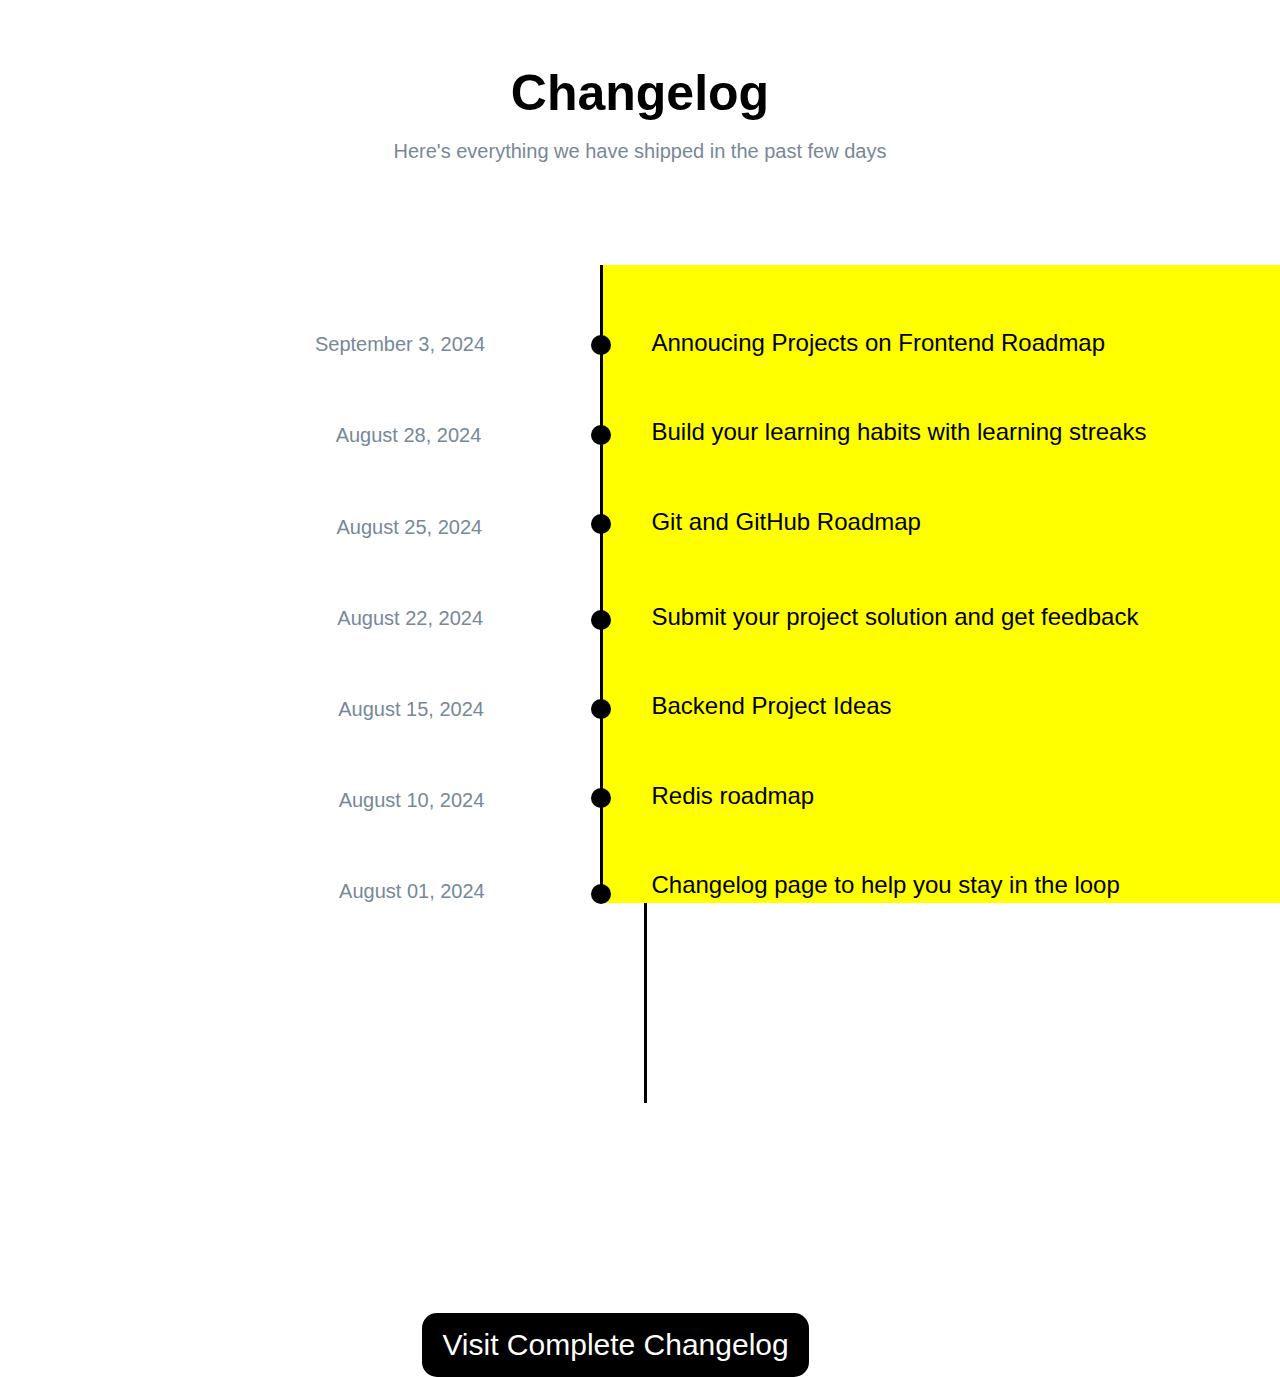
==== Changelog/index.html @ d2c50e16 "first commit" ====
<!DOCTYPE html>
<html lang="en">
  <head>
    <meta charset="UTF-8" />
    <meta name="viewport" content="width=device-width, initial-scale=1.0" />
    <title>Changelog website</title>
    <link rel="stylesheet" href="style.css" />
  </head>
  <body>
    <div class="container">
      <h1>Changelog</h1>
      <br />
      <p>Here's everything we have shipped in the past few days</p>
    </div>
    <div class="both">
      <div class="left">
        <p class="first">September 3, 2024</p>
        <p class="second">August 28, 2024</p>
        <p class="third">August 25, 2024</p>
        <p class="fourth">August 22, 2024</p>
        <p class="fifth">August 15, 2024</p>
        <p class="sixth">August 10, 2024</p>
        <p class="seventh">August 01, 2024</p>
      </div>
      <div class="right">
        <div class="right1">
          <div class="circle1"></div>
          <div class="one">
            <h2>Annoucing Projects on Frontend Roadmap</h2>
          </div>
        </div>
        <div class="right2">
          <div class="circle2"></div>
          <div class="two">
            <h2>Build your learning habits with learning streaks</h2>
          </div>
        </div>
        <div class="right3">
          <div class="circle3"></div>
          <div class="three">
            <h2>Git and GitHub Roadmap</h2>
          </div>
        </div>
        <div class="right4">
          <div class="circle4"></div>
          <div class="four">
            <h2>Submit your project solution and get feedback</h2>
          </div>
        </div>
        <div class="right5">
          <div class="circle5"></div>
          <div class="five">
            <h2>Backend Project Ideas</h2>
          </div>
        </div>
        <div class="right6">
          <div class="circle6"></div>
          <div class="six">
            <h2>Redis roadmap</h2>
          </div>
        </div>
        <div class="right7">
          <div class="circle7"></div>
          <div class="seven">
            <h2>Changelog page to help you stay in the loop</h2>
          </div>
        </div>
      </div>
    </div>
    <div class="line"></div>
    <br />
    <button class="button">Visit Complete Changelog</button>
  </body>
</html>
---- Changelog/style.css ----
* {
  padding: 0;
  margin: 0;
  font-family: "Poppins", sans-serif;
  box-sizing: border-box;
}
.container {
  width: 100%;
  height: 100%;
}
h1 {
  text-align: center;
  margin-top: 5%;
  font-size: 50px;
}
p {
  text-align: center;
  color: lightslategray;
  font-size: 20px;
}
.both {
  display: flex;
  margin-top: 8%;
  /* background: yellow; */
  width: 90%;
  margin-left: 20%;
  justify-content: center;
}

.left {
  color: lightslategray;
  margin-left: 5%;
}
.first {
  white-space: nowrap;
  margin-top: 40%;
}
.second {
  margin-top: 40%;
  white-space: nowrap;
  margin-left: 10%;
}
.third {
  margin-top: 40%;
  white-space: nowrap;
  margin-left: 11%;
}
.fourth {
  margin-top: 40%;
  white-space: nowrap;
  margin-left: 12%;
}
.fifth {
  margin-top: 40%;
  margin-left: 13%;
  white-space: nowrap;
}
.sixth {
  margin-top: 40%;
  margin-left: 13.5%;
  white-space: nowrap;
}
.seventh {
  margin-top: 40%;
  margin-left: 14%;
  white-space: nowrap;
}
.right {
  /* background: red; */
  width: 70%;
  margin-left: 10%;
  border-left: 3px solid black;
  position: relative;
  background: yellow;
}
.right1 {
  display: flex;
}
.circle1 {
  position: absolute;
  width: 20px;
  height: 20px;
  background: black;
  top: 11%;
  right: 99%;
  border-radius: 50%;
}
.one h2 {
  font-weight: lighter;
  position: absolute;
  top: 10%;
  left: 6%;
}
.right2 {
  display: flex;
}
.circle2 {
  position: absolute;
  width: 20px;
  height: 20px;
  background: black;
  top: 25%;
  right: 99%;
  border-radius: 50%;
}
.two h2 {
  font-weight: lighter;
  position: absolute;
  top: 24%;
  left: 6%;
}
.right3 {
  display: flex;
}
.circle3 {
  position: absolute;
  width: 20px;
  height: 20px;
  background: black;
  top: 39%;
  right: 99%;
  border-radius: 50%;
}
.three h2 {
  font-weight: lighter;
  position: absolute;
  top: 38%;
  left: 6%;
}
.right4 {
  display: flex;
}
.circle4 {
  position: absolute;
  width: 20px;
  height: 20px;
  background: black;
  top: 54%;
  right: 99%;
  border-radius: 50%;
}
.four h2 {
  font-weight: lighter;
  position: absolute;
  top: 53%;
  left: 6%;
}
.right5 {
  display: flex;
}
.circle5 {
  position: absolute;
  width: 20px;
  height: 20px;
  background: black;
  top: 68%;
  right: 99%;
  border-radius: 50%;
}
.five h2 {
  font-weight: lighter;
  position: absolute;
  top: 67%;
  left: 6%;
}
.right6 {
  display: flex;
}
.circle6 {
  position: absolute;
  width: 20px;
  height: 20px;
  background: black;
  top: 82%;
  right: 99%;
  border-radius: 50%;
}
.six h2 {
  font-weight: lighter;
  position: absolute;
  top: 81%;
  left: 6%;
}
.right7 {
  display: flex;
}
.circle7 {
  position: absolute;
  width: 20px;
  height: 20px;
  background: black;
  top: 97%;
  right: 99%;
  border-radius: 50%;
}
.seven h2 {
  font-weight: lighter;
  position: absolute;
  top: 95%;
  left: 6%;
}
.button {
  margin-top: 15%;
  border: none;
  background: black;
  color: white;
  padding: 15px 20px;
  font-size: 30px;
  margin-left: 33%;
  border-radius: 15px;
}
.line {
  /* background: black; */
  height: 200px;
  width: 100px;
  margin-left: 50.3%;
  border-left: 3px solid black;
}
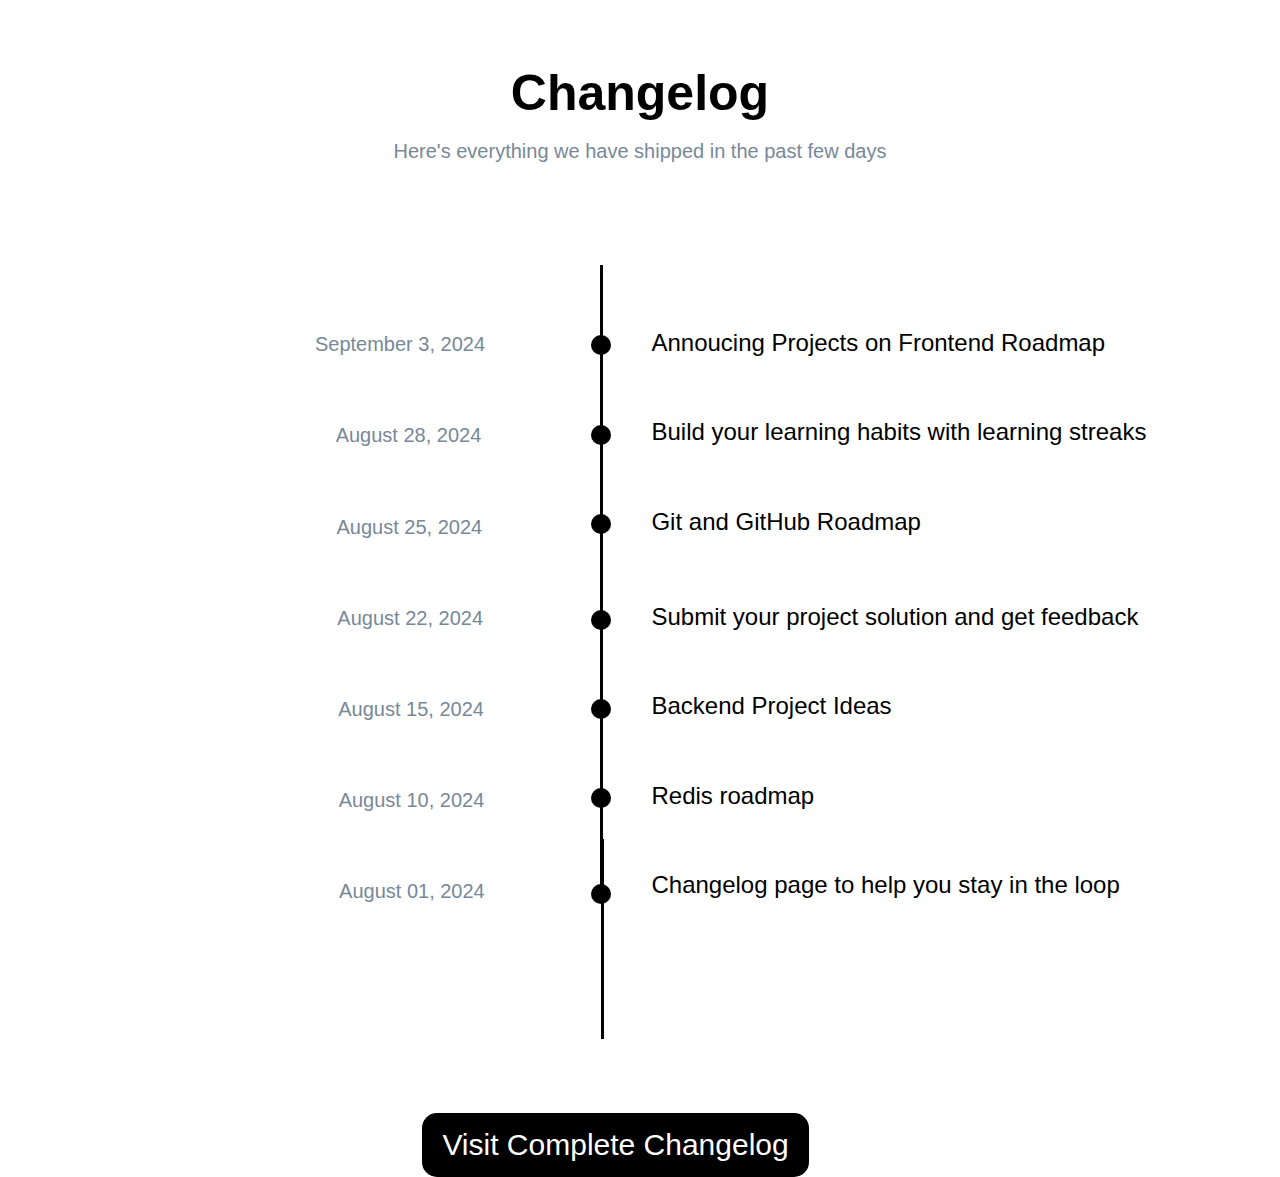
==== commit 2177839f: "second commit" ====
--- a/Changelog/index.html
+++ b/Changelog/index.html
@@ -65,9 +65,9 @@
             <h2>Changelog page to help you stay in the loop</h2>
           </div>
         </div>
+        <div class="line"></div>
       </div>
     </div>
-    <div class="line"></div>
     <br />
     <button class="button">Visit Complete Changelog</button>
   </body>
--- a/Changelog/style.css
+++ b/Changelog/style.css
@@ -71,7 +71,7 @@
   margin-left: 10%;
   border-left: 3px solid black;
   position: relative;
-  background: yellow;
+  /* background: yellow; */
 }
 .right1 {
   display: flex;
@@ -211,8 +211,10 @@
 }
 .line {
   /* background: black; */
+  position: absolute;
   height: 200px;
   width: 100px;
-  margin-left: 50.3%;
   border-left: 3px solid black;
-}
+  top: 90%;
+  left: -2px;
+}
